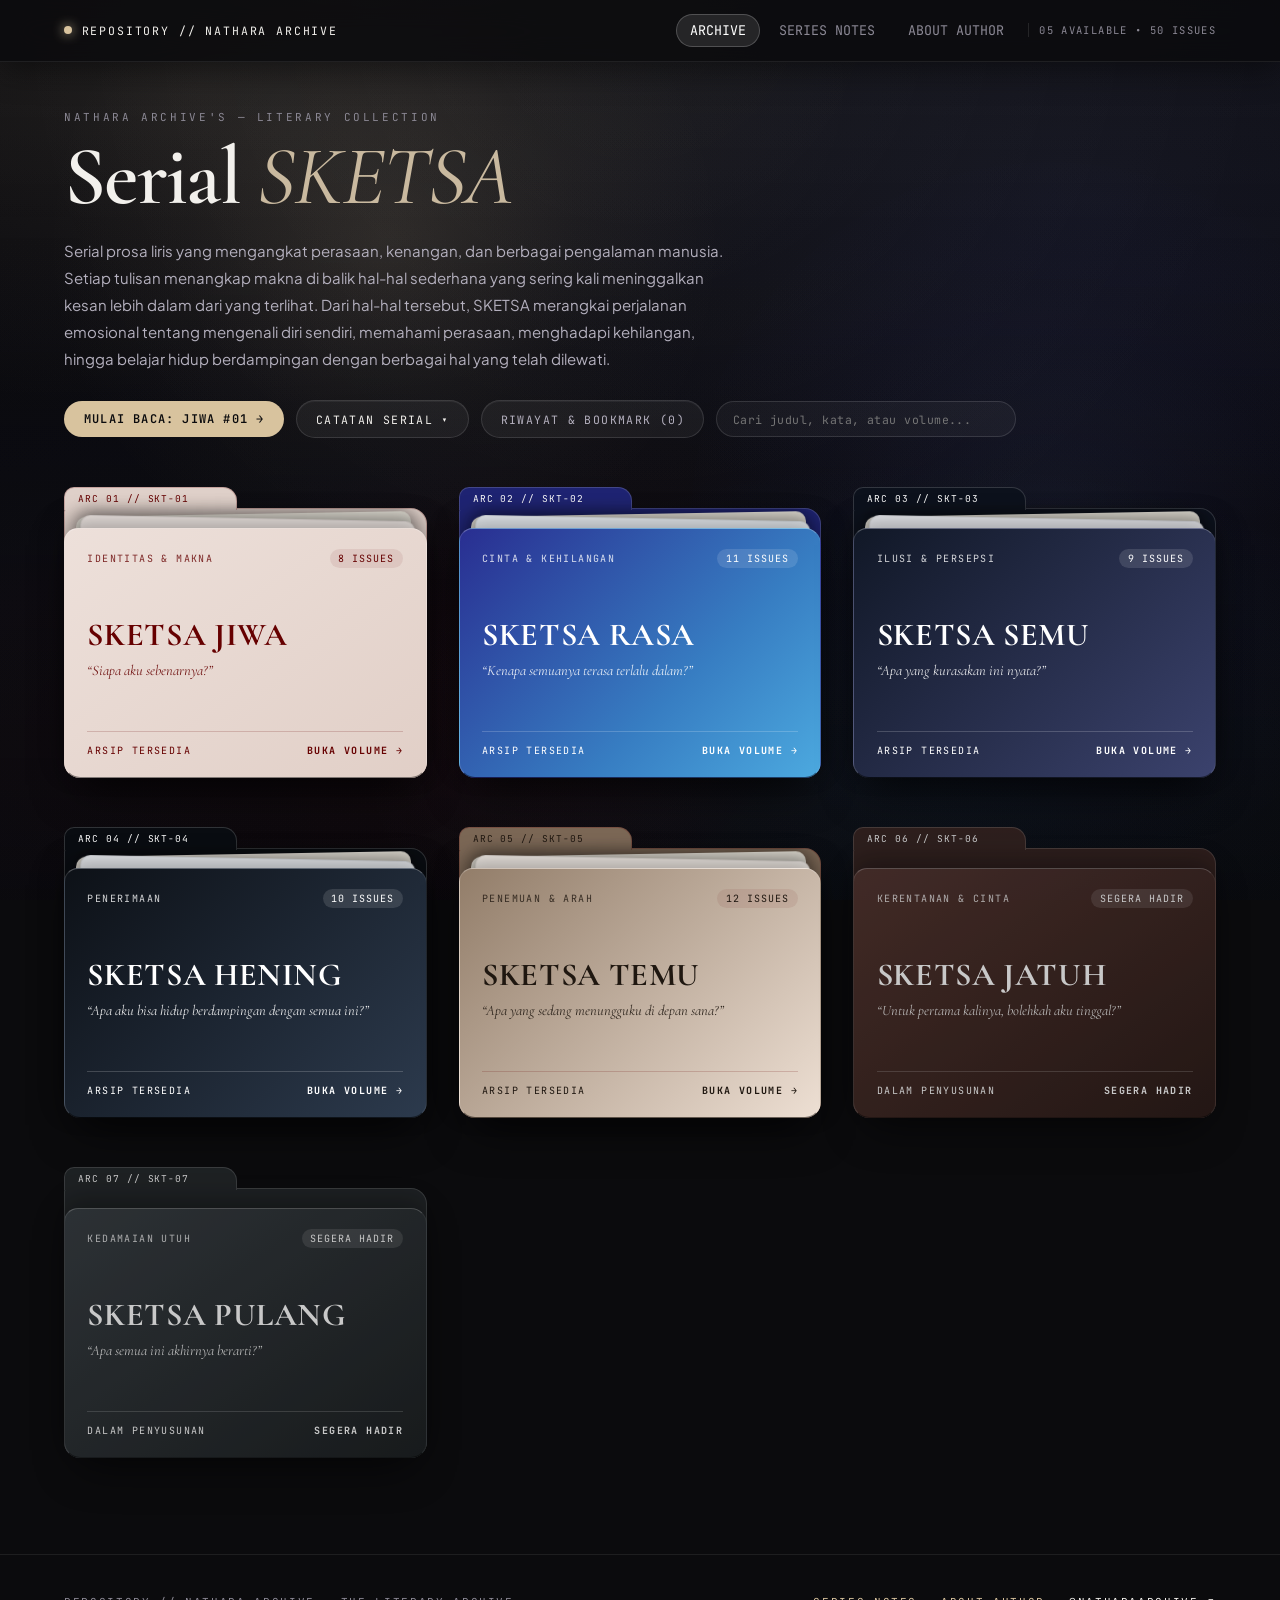
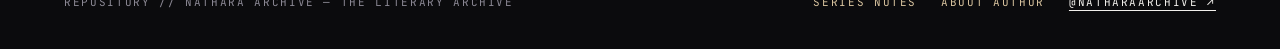
==== index.html @ 3c60166a "first upload" ====
<!DOCTYPE html>
<html lang="id" class="dark">
<head>
  <meta charset="UTF-8" />
  <meta name="viewport" content="width=device-width, initial-scale=1.0" />
  <title>REPOSITORY // NATHARA ARCHIVE — THE LITERARY ARCHIVE</title>
  <meta name="description" content="Repositori digital sastra dan serial prosa liris SKETSA oleh Nathara Archive's." />
  <link rel="canonical" href="https://YOUR-DOMAIN.com/" />

  <!-- Custom Portrait Favicon (SVG + PNG runtime rasterizer from attached portrait) -->
  <link id="favicon-svg" rel="icon" type="image/png" href="assets/favicon.png" />
  <link id="favicon-png" rel="alternate icon" type="image/png" href="assets/favicon.png" />
  <link id="apple-touch-icon" rel="apple-touch-icon" href="assets/favicon.png" />

  <!-- Google Fonts: Cormorant Garamond, Plus Jakarta Sans & JetBrains Mono -->
  <link rel="preconnect" href="https://fonts.googleapis.com" />
  <link rel="preconnect" href="https://fonts.gstatic.com" crossorigin />
  <link href="https://fonts.googleapis.com/css2?family=Cormorant+Garamond:ital,wght@0,400;0,500;0,600;0,700;1,400;1,600&family=JetBrains+Mono:wght@400;500&family=Plus+Jakarta+Sans:wght@400;500;600&display=swap" rel="stylesheet" />

  <!-- Open Graph & Twitter Card -->
  <meta property="og:type" content="website" />
  <meta property="og:site_name" content="Nathara Archive's" />
  <meta property="og:title" content="REPOSITORY // NATHARA ARCHIVE — Serial SKETSA" />
  <meta property="og:description" content="Repositori digital sastra dan serial prosa liris SKETSA oleh Nathara Archive's." />
  <meta property="og:url" content="https://YOUR-DOMAIN.com/" />
  <meta property="og:image" content="https://YOUR-DOMAIN.com/og-card.png" />
  <meta property="og:image:width" content="1200" />
  <meta property="og:image:height" content="630" />
  <meta name="twitter:card" content="summary_large_image" />
  <meta name="twitter:title" content="REPOSITORY // NATHARA ARCHIVE — Serial SKETSA" />
  <meta name="twitter:description" content="Repositori digital sastra dan serial prosa liris SKETSA oleh Nathara Archive's." />
  <meta name="twitter:image" content="https://YOUR-DOMAIN.com/og-card.png" />

  <link rel="stylesheet" href="style.css" />
</head>
<body>
  <div class="ambient-field" aria-hidden="true">
    <div class="ambient-orb orb-gold"></div>
    <div class="ambient-orb orb-indigo"></div>
    <div class="ambient-orb orb-crimson"></div>
  </div>
  <div class="glass-atmosphere-veil" aria-hidden="true"></div>
  <svg class="noise-overlay" aria-hidden="true" xmlns="http://www.w3.org/2000/svg">
    <filter id="cinema-grain-filter" x="0%" y="0%" width="100%" height="100%">
      <feTurbulence type="fractalNoise" baseFrequency="0.78" numOctaves="3" stitchTiles="stitch" />
      <feColorMatrix type="saturate" values="0" />
    </filter>
    <rect width="100%" height="100%" filter="url(#cinema-grain-filter)" />
  </svg>
  <div id="cursor-glow" class="cursor-glow" aria-hidden="true"></div>

  <noscript>
    <div style="max-width:680px;margin:4rem auto;padding:2rem;border:1px solid rgba(255,255,255,0.15);border-radius:16px;background:#131317;color:#f2f0ec;font-family:Georgia,serif;line-height:1.7;">
      <p style="font-family:monospace;font-size:12px;letter-spacing:0.15em;color:#d8c39e;">REPOSITORY // NATHARA ARCHIVE</p>
      <h1 style="font-size:28px;margin:0.5rem 0 1rem;">Serial SKETSA — Nathara Archive's</h1>
      <p>Aktifkan JavaScript pada peramban Anda untuk membuka pembaca manuskrip interaktif, pencarian arsip, dan bookmark bacaan. Kunjungi juga arsip resmi di <a href="https://www.instagram.com/natharaarchive/" style="color:#d8c39e;">@natharaarchive</a>.</p>
    </div>
  </noscript>

  <div id="app" class="app-shell"><main style="max-width:42rem;margin:4rem auto;padding:0 1.5rem;font-family:Georgia,serif;line-height:1.8;color:#f2f0ec;"><p style="font-family:monospace;font-size:11px;letter-spacing:0.2em;color:#8b8894;">NATHARA ARCHIVE'S — LITERARY COLLECTION</p><h1>Serial SKETSA</h1><p>Serial prosa liris yang mengangkat perasaan, kenangan, dan berbagai pengalaman manusia. Setiap tulisan menangkap makna di balik hal-hal sederhana yang sering kali meninggalkan kesan lebih dalam dari yang terlihat. Dari hal-hal tersebut, SKETSA merangkai perjalanan emosional tentang mengenali diri sendiri, memahami perasaan, menghadapi kehilangan, hingga belajar hidup berdampingan dengan berbagai hal yang telah dilewati.</p><ul><li><strong>SKETSA JIWA</strong> — IDENTITAS &amp; MAKNA. “Siapa aku sebenarnya?”</li><li><strong>SKETSA RASA</strong> — CINTA & KEHILANGAN. “Kenapa semuanya terasa terlalu dalam?”</li><li><strong>SKETSA SEMU</strong> — ILUSI & PERSEPSI. “Apa yang kurasakan ini nyata?”</li><li><strong>SKETSA HENING</strong> — PENERIMAAN. “Apa aku bisa hidup berdampingan dengan semua ini?”</li><li><strong>SKETSA TEMU</strong> — PENEMUAN & ARAH. “Apa yang sedang menungguku di depan sana?”</li><li><strong>SKETSA JATUH</strong> — KERENTANAN & CINTA. “Untuk pertama kalinya, bolehkah aku tinggal?” (segera hadir)</li><li><strong>SKETSA PULANG</strong> — KEDAMAIAN UTUH. “Apa semua ini akhirnya berarti?” (segera hadir)</li></ul></main></div>
  <button type="button" id="back-to-top" class="back-to-top" aria-label="Kembali ke atas" title="Kembali ke atas">
    <svg width="18" height="18" viewBox="0 0 24 24" fill="none" stroke="currentColor" stroke-width="2" stroke-linecap="round" stroke-linejoin="round" aria-hidden="true"><path d="M12 19V5"/><path d="M5 12l7-7 7 7"/></svg>
  </button>

  <script src="script.js"></script>
</body>
</html>
---- style.css ----
:root {
  --ease-out-expo: cubic-bezier(0.16, 1, 0.3, 1);
  --ease-spring: cubic-bezier(0.34, 1.56, 0.64, 1);
  --ease-editorial: cubic-bezier(0.22, 1, 0.36, 1);
  --mx: 50vw;
  --my: 30vh;

  --obsidian: #0b0b0d;
  --surface: #131317;
  --parchment: #f2f0ec;
  --muted: #8b8894;
  --accent-gold: #d8c39e;
  --border-subtle: rgba(255, 255, 255, 0.08);
}

*, *::before, *::after {
  box-sizing: border-box;
}

body {
  background-color: #0b0b0d;
  color: #f2f0ec;
  font-family: 'Plus Jakarta Sans', system-ui, sans-serif;
  overflow-x: hidden;
  min-height: 100vh;
  min-height: 100dvh;
  margin: 0;
  -webkit-font-smoothing: antialiased;
}

button, input {
  font-family: inherit;
}

button {
  cursor: pointer;
}

:focus-visible {
  outline: 2px solid #d8c39e;
  outline-offset: 2px;
}

.font-serif { font-family: 'Cormorant Garamond', Georgia, serif; }
.font-sans { font-family: 'Plus Jakarta Sans', system-ui, sans-serif; }
.font-mono { font-family: 'JetBrains Mono', monospace; }

/* =========================================================
   AMBIENT ATMOSPHERIC FIELD, BLUR GLASS DEPTH & FILM GRAIN
   ========================================================= */
.ambient-field {
  position: fixed;
  inset: 0;
  pointer-events: none;
  z-index: 0;
  overflow: hidden;
  background:
    radial-gradient(ellipse 80% 55% at 15% 10%, rgba(216, 195, 158, 0.095) 0%, transparent 65%),
    radial-gradient(ellipse 70% 55% at 85% 22%, rgba(59, 66, 109, 0.16) 0%, transparent 68%),
    radial-gradient(ellipse 65% 50% at 72% 85%, rgba(76, 169, 223, 0.075) 0%, transparent 68%),
    radial-gradient(ellipse 60% 45% at 22% 82%, rgba(102, 0, 0, 0.085) 0%, transparent 65%),
    linear-gradient(165deg, #08080b 0%, #0d0d13 48%, #09090d 100%);
  transform: translateZ(0);
}

.ambient-orb {
  position: absolute;
  border-radius: 9999px;
  opacity: 0.85;
  pointer-events: none;
}

.ambient-orb.orb-gold {
  top: -10%;
  left: 4%;
  width: 52vw;
  height: 52vw;
  max-width: 680px;
  max-height: 680px;
  background: radial-gradient(circle, rgba(216, 195, 158, 0.14) 0%, rgba(216, 195, 158, 0.04) 42%, rgba(216, 195, 158, 0) 72%);
}

.ambient-orb.orb-indigo {
  top: 18%;
  right: -10%;
  width: 56vw;
  height: 56vw;
  max-width: 740px;
  max-height: 740px;
  background: radial-gradient(circle, rgba(67, 79, 138, 0.2) 0%, rgba(41, 46, 145, 0.06) 45%, rgba(41, 46, 145, 0) 74%);
}

.ambient-orb.orb-crimson {
  bottom: -12%;
  left: 20%;
  width: 48vw;
  height: 48vw;
  max-width: 620px;
  max-height: 620px;
  background: radial-gradient(circle, rgba(112, 24, 32, 0.14) 0%, rgba(102, 0, 0, 0.04) 44%, rgba(102, 0, 0, 0) 72%);
}

/* Lightweight frosted sheen without expensive full-viewport backdrop-filter repaints */
.glass-atmosphere-veil {
  position: fixed;
  inset: 0;
  pointer-events: none;
  z-index: 0;
  background:
    linear-gradient(180deg, rgba(255, 255, 255, 0.028) 0%, rgba(255, 255, 255, 0) 26%, rgba(8, 8, 11, 0.32) 100%),
    radial-gradient(circle at 50% 0%, rgba(255, 255, 255, 0.04), transparent 58%);
  transform: translateZ(0);
}

.noise-overlay {
  position: fixed;
  inset: 0;
  width: 100%;
  height: 100%;
  pointer-events: none;
  z-index: 60;
  opacity: 0.036;
  mix-blend-mode: overlay;
  transform: translateZ(0);
}

.cursor-glow {
  position: fixed;
  left: 0;
  top: 0;
  width: 640px;
  height: 640px;
  border-radius: 50%;
  background: radial-gradient(circle, rgba(216, 195, 158, 0.06) 0%, rgba(255, 255, 255, 0) 68%);
  transform: translate3d(calc(var(--mx) - 320px), calc(var(--my) - 320px), 0);
  pointer-events: none;
  z-index: 1;
}

html.low-power .noise-overlay,
html.low-power .cursor-glow {
  display: none !important;
}

@keyframes pulseDot {
  0%, 100% { transform: scale(0.9); opacity: 0.6; }
  50% { transform: scale(1.25); opacity: 1; }
}

.pulse-dot {
  animation: pulseDot 2.4s infinite ease-in-out;
}

/* =========================================================
   SMOKY BLUR GLASS SURFACES (NAVBAR, MOBILE HAMBURGER, MODALS)
   ========================================================= */
.smoky-navbar {
  position: sticky;
  top: 0;
  z-index: 40;
  background: rgba(11, 11, 13, 0.86);
  backdrop-filter: blur(14px) saturate(135%);
  -webkit-backdrop-filter: blur(14px) saturate(135%);
  border-bottom: 1px solid rgba(255, 255, 255, 0.08);
  box-shadow: 0 8px 32px rgba(0, 0, 0, 0.45);
  transform: translateZ(0);
  transition: background-color 0.35s var(--ease-editorial), border-color 0.35s var(--ease-editorial);
}

.navbar-inner {
  padding: 0.85rem 5vw;
  display: flex;
  align-items: center;
  justify-content: space-between;
  gap: 0.75rem;
}

.navbar-brand {
  background: transparent;
  border: 0;
  padding: 0.25rem 0;
  color: #f2f0ec;
  display: inline-flex;
  align-items: center;
  gap: 0.6rem;
  letter-spacing: 0.16em;
  font-size: 11.5px;
  white-space: nowrap;
  min-width: 0;
  transition: opacity 0.25s var(--ease-editorial);
}

.navbar-brand-text {
  overflow: hidden;
  text-overflow: ellipsis;
  white-space: nowrap;
}

.navbar-brand:hover {
  opacity: 0.85;
}

.navbar-links {
  display: flex;
  align-items: center;
  justify-content: flex-end;
  gap: 0.35rem;
  margin-left: auto;
  letter-spacing: 0.13em;
  font-size: 10.5px;
  flex-wrap: nowrap;
}

.navbar-link-btn {
  padding: 0.42rem 0.8rem;
  border-radius: 9999px;
  border: 1px solid transparent;
  background: transparent;
  color: #8b8894;
  white-space: nowrap;
  transition:
    color 0.28s var(--ease-editorial),
    background-color 0.28s var(--ease-editorial),
    border-color 0.28s var(--ease-editorial);
}

.navbar-link-btn:hover {
  color: #f2f0ec;
  background: rgba(255, 255, 255, 0.05);
}

.navbar-link-btn.is-active {
  color: #ffffff;
  background: rgba(255, 255, 255, 0.1);
  border-color: rgba(255, 255, 255, 0.2);
}

.navbar-meta {
  display: none;
  color: #8b8894;
  padding-left: 0.65rem;
  margin-left: 0.25rem;
  border-left: 1px solid rgba(255, 255, 255, 0.1);
  white-space: nowrap;
}

@media (min-width: 1060px) {
  .navbar-meta {
    display: inline-block;
  }
}

/* Mobile Hamburger Button & Collapsible Drawer */
.hamburger-btn {
  display: none;
  align-items: center;
  justify-content: center;
  width: 40px;
  height: 40px;
  border-radius: 12px;
  border: 1px solid rgba(255, 255, 255, 0.12);
  background: rgba(255, 255, 255, 0.04);
  color: #f2f0ec;
  flex-shrink: 0;
  padding: 0;
  -webkit-tap-highlight-color: transparent;
  transition:
    background-color 0.25s var(--ease-editorial),
    border-color 0.25s var(--ease-editorial);
}

.hamburger-btn:hover,
.hamburger-btn[aria-expanded="true"] {
  background: rgba(255, 255, 255, 0.09);
  border-color: rgba(216, 195, 158, 0.38);
}

.hamburger-icon {
  position: relative;
  width: 18px;
  height: 12px;
  display: inline-block;
}

.hamburger-icon span {
  position: absolute;
  left: 0;
  width: 100%;
  height: 1.5px;
  border-radius: 2px;
  background-color: #f2f0ec;
  transition:
    transform 0.28s var(--ease-editorial),
    opacity 0.2s var(--ease-editorial),
    top 0.28s var(--ease-editorial);
}

.hamburger-icon span:nth-child(1) { top: 0; }
.hamburger-icon span:nth-child(2) { top: 5px; }
.hamburger-icon span:nth-child(3) { top: 10px; }

.hamburger-btn[aria-expanded="true"] .hamburger-icon span:nth-child(1) {
  top: 5px;
  transform: rotate(45deg);
  background-color: #d8c39e;
}

.hamburger-btn[aria-expanded="true"] .hamburger-icon span:nth-child(2) {
  opacity: 0;
}

.hamburger-btn[aria-expanded="true"] .hamburger-icon span:nth-child(3) {
  top: 5px;
  transform: rotate(-45deg);
  background-color: #d8c39e;
}

@keyframes mobileDrawerSlideIn {
  from {
    opacity: 0;
    transform: translate3d(0, -8px, 0);
  }
  to {
    opacity: 1;
    transform: translate3d(0, 0, 0);
  }
}

.mobile-nav-drawer {
  padding: 0.75rem 5vw 1.15rem 5vw;
  border-top: 1px solid rgba(255, 255, 255, 0.08);
  background: rgba(13, 13, 17, 0.96);
  display: flex;
  flex-direction: column;
  gap: 0.45rem;
  animation: mobileDrawerSlideIn 0.26s var(--ease-editorial) both;
}

.mobile-nav-item {
  width: 100%;
  text-align: left;
  padding: 0.75rem 1rem;
  border-radius: 0.85rem;
  border: 1px solid transparent;
  background: rgba(255, 255, 255, 0.025);
  color: #b4b0be;
  font-size: 11.5px;
  letter-spacing: 0.16em;
  display: flex;
  align-items: center;
  justify-content: space-between;
  transition:
    background-color 0.22s var(--ease-editorial),
    border-color 0.22s var(--ease-editorial),
    color 0.22s var(--ease-editorial);
}

.mobile-nav-item:hover {
  background: rgba(255, 255, 255, 0.06);
  color: #ffffff;
}

.mobile-nav-item.is-active {
  background: rgba(216, 195, 158, 0.12);
  border-color: rgba(216, 195, 158, 0.34);
  color: #f2f0ec;
}

@media (max-width: 768px) {
  .navbar-inner {
    padding: 0.7rem 5vw;
  }
  .navbar-brand {
    font-size: 10.5px;
    letter-spacing: 0.12em;
  }
  .navbar-links {
    display: none;
  }
  .hamburger-btn {
    display: inline-flex;
  }
}

.smoky-glass-panel {
  background: rgba(18, 18, 24, 0.86);
  border: 1px solid rgba(255, 255, 255, 0.1);
  box-shadow: 0 18px 44px rgba(0, 0, 0, 0.48), inset 0 1px 0 rgba(255, 255, 255, 0.06);
}

/* Refined, calm basic button transitions without expensive nested backdrop-filter */
.smoky-pill {
  background: rgba(255, 255, 255, 0.05);
  border: 1px solid rgba(255, 255, 255, 0.11);
  box-shadow: inset 0 1px 0 rgba(255, 255, 255, 0.05);
  transition:
    background-color 0.28s var(--ease-editorial),
    border-color 0.28s var(--ease-editorial),
    color 0.28s var(--ease-editorial),
    transform 0.28s var(--ease-editorial);
}

.smoky-pill:hover {
  background: rgba(255, 255, 255, 0.09);
  border-color: rgba(255, 255, 255, 0.24);
  transform: translateY(-1px);
}

.smoky-pill:active {
  transform: translateY(0);
}

.btn-primary-gold {
  display: inline-flex;
  align-items: center;
  justify-content: center;
  gap: 0.5rem;
  background: #d8c39e;
  color: #0b0b0d;
  border: 0;
  font-weight: 600;
  padding: 0.65rem 1.25rem;
  border-radius: 9999px;
  font-size: 12px;
  letter-spacing: 0.1em;
  text-decoration: none;
  cursor: pointer;
  -webkit-tap-highlight-color: transparent;
  transition:
    background-color 0.28s var(--ease-editorial),
    transform 0.28s var(--ease-editorial),
    box-shadow 0.28s var(--ease-editorial);
}

.btn-primary-gold:hover {
  background: #e3d1b0;
  transform: translateY(-1px);
  box-shadow: 0 8px 22px rgba(216, 195, 158, 0.18);
}

.btn-primary-gold:active {
  transform: translateY(0);
}

.btn-subtle {
  transition:
    color 0.26s var(--ease-editorial),
    background-color 0.26s var(--ease-editorial),
    border-color 0.26s var(--ease-editorial),
    opacity 0.26s var(--ease-editorial);
}

.btn-subtle:hover:not(:disabled) {
  border-color: rgba(255, 255, 255, 0.28) !important;
  background-color: rgba(255, 255, 255, 0.08) !important;
}

/* =========================================================
   CINEMATIC SCROLL REVEAL & SECTION TRANSITIONS
   ========================================================= */
.reveal-meta {
  opacity: 0;
  transform: translate3d(0, 10px, 0);
  transition:
    opacity 0.7s var(--ease-editorial) var(--reveal-delay, 0ms),
    transform 0.7s var(--ease-editorial) var(--reveal-delay, 0ms);
}

.reveal-heading {
  opacity: 0;
  transform: translate3d(0, 16px, 0);
  transition:
    opacity 0.85s var(--ease-editorial) var(--reveal-delay, 70ms),
    transform 0.85s var(--ease-editorial) var(--reveal-delay, 70ms);
}

.reveal-block {
  opacity: 0;
  transform: translate3d(0, 14px, 0);
  transition:
    opacity 0.75s var(--ease-editorial) var(--reveal-delay, 140ms),
    transform 0.75s var(--ease-editorial) var(--reveal-delay, 140ms);
}

.is-revealed .reveal-meta,
.is-revealed .reveal-heading,
.is-revealed .reveal-block,
.reveal-meta.is-revealed,
.reveal-heading.is-revealed,
.reveal-block.is-revealed {
  opacity: 1;
  transform: translate3d(0, 0, 0);
}

@keyframes pageViewEnter {
  from {
    opacity: 0;
    transform: translate3d(0, 12px, 0);
  }
  to {
    opacity: 1;
    transform: translate3d(0, 0, 0);
  }
}

.page-view-enter {
  animation: pageViewEnter 0.5s var(--ease-editorial) both;
}

/* =========================================================
   LAYOUT HELPERS & SUBPAGE GRIDS
   ========================================================= */
.app-shell {
  min-height: 100vh;
  min-height: 100dvh;
  display: flex;
  flex-direction: column;
}

.main-container {
  position: relative;
  z-index: 10;
  max-width: 80rem;
  width: 100%;
  margin: 0 auto;
  padding-left: 5vw;
  padding-right: 5vw;
}

/* Unified Subpage Header (Series Notes & About Author) */
.subpage-header {
  display: flex;
  flex-wrap: wrap;
  align-items: flex-end;
  justify-content: space-between;
  gap: 1.25rem;
  margin-bottom: 2.5rem;
  padding-bottom: 1.5rem;
  border-bottom: 1px solid rgba(255, 255, 255, 0.08);
}

.subpage-header-title-wrap {
  flex: 1 1 320px;
  min-width: 0;
}

.subpage-header-actions {
  flex-shrink: 0;
  display: flex;
  align-items: center;
}

/* Proper 2-Column Grid for About Author */
.about-author-grid {
  display: grid;
  grid-template-columns: 1fr;
  gap: 1.75rem;
  align-items: start;
}

@media (min-width: 768px) {
  .about-author-grid {
    grid-template-columns: minmax(260px, 320px) minmax(0, 1fr);
  }
}

.folders-grid {
  display: grid;
  grid-template-columns: 1fr;
  gap: 3rem 2rem;
}

@media (min-width: 768px) {
  .folders-grid {
    grid-template-columns: repeat(2, minmax(0, 1fr));
  }
}

@media (min-width: 1024px) {
  .folders-grid {
    grid-template-columns: repeat(3, minmax(0, 1fr));
  }
}

/* =========================================================
   3D PHYSICAL FOLDER SYSTEM (DESKTOP HOVER + MOBILE TOUCH)
   ========================================================= */
.folder-stage {
  perspective: 1700px;
}

.folder-card {
  position: relative;
  height: 292px;
  cursor: pointer;
  transform-style: preserve-3d;
  -webkit-tap-highlight-color: transparent;
  -webkit-touch-callout: none;
  -webkit-user-select: none;
  user-select: none;
  touch-action: pan-y;
  --rx: 0deg;
  --ry: 0deg;
  --ty: 0px;
  --mx-pull: 0px;
  --px: 0px;
  --py: 0px;
  --lx: 50%;
  --ly: 35%;
  transform: translate3d(var(--mx-pull), var(--ty), 0) rotateX(var(--rx)) rotateY(var(--ry));
  transition: transform 0.65s var(--ease-editorial);
}

.folder-card:hover,
.folder-card.is-touched,
.folder-card.is-pointer-active {
  will-change: transform;
}

.folder-card.upcoming-folder {
  cursor: default;
}

.folder-card.is-pointer-active {
  transition: transform 0.16s var(--ease-editorial);
}

.folder-back {
  position: absolute;
  inset: 22px 0 0 0;
  border-radius: 4px 16px 16px 16px;
  background-color: var(--folder-back);
  border: 1px solid var(--folder-border);
  box-shadow: 0 22px 45px -15px rgba(0, 0, 0, 0.78);
  backface-visibility: hidden;
  transform: translate3d(0, 0, -14px);
  transition: transform 0.55s var(--ease-out-expo), box-shadow 0.55s var(--ease-out-expo);
}

.folder-tab {
  position: absolute;
  top: -22px;
  left: -1px;
  width: auto;
  min-width: 48%;
  max-width: 78%;
  height: 23px;
  padding: 0 13px;
  white-space: nowrap;
  overflow: hidden;
  text-overflow: ellipsis;
  background: var(--folder-back);
  border-top: 1px solid var(--folder-border);
  border-left: 1px solid var(--folder-border);
  border-right: 1px solid var(--folder-border);
  border-radius: 10px 14px 0 0;
  display: flex;
  align-items: center;
  font-family: 'JetBrains Mono', monospace;
  font-size: 9.5px;
  letter-spacing: 0.1em;
}

.folder-tab::after {
  content: '';
  position: absolute;
  right: -12px;
  bottom: 0;
  width: 14px;
  height: 14px;
  background: radial-gradient(circle at top right, transparent 13px, var(--folder-back) 14px);
}

.paper-stack {
  position: absolute;
  inset: 28px 14px 14px 14px;
  transform-style: preserve-3d;
  pointer-events: none;
}

.paper-sheet {
  position: absolute;
  inset: 0;
  border-radius: 10px;
  padding: 13px 16px;
  box-shadow: 0 -4px 16px rgba(0, 0, 0, 0.25);
  transition: transform 0.6s var(--ease-spring), box-shadow 0.5s ease;
}

.paper-sheet.sheet-1 {
  background: #e6e2d8;
  color: #2c2a29;
  transform: translate3d(calc(var(--px) * -0.45), calc(var(--py) * -0.45), -6px) rotate(-1deg);
  z-index: 1;
}

.paper-sheet.sheet-2 {
  background: var(--paper-bg);
  color: var(--paper-ink);
  transform: translate3d(calc(var(--px) * -0.8), calc(4px + var(--py) * -0.8), -2px) rotate(1.1deg);
  z-index: 2;
  border: 1px solid rgba(0, 0, 0, 0.08);
}

.folder-front {
  position: absolute;
  inset: 42px 0 0 0;
  border-radius: 14px 16px 16px 16px;
  background-color: var(--folder-back);
  background-image: var(--folder-front);
  border-top: 1px solid rgba(255, 255, 255, 0.28);
  border-left: 1px solid rgba(255, 255, 255, 0.14);
  border-right: 1px solid rgba(255, 255, 255, 0.08);
  border-bottom: 1px solid rgba(0, 0, 0, 0.45);
  padding: 1.25rem 1.4rem;
  display: flex;
  flex-direction: column;
  justify-content: space-between;
  backface-visibility: hidden;
  transform-origin: bottom center;
  transform: translate3d(0, 0, 8px);
  transition: transform 0.6s var(--ease-out-expo), box-shadow 0.6s var(--ease-out-expo);
  box-shadow: 0 -8px 25px rgba(0, 0, 0, 0.35);
  z-index: 5;
  overflow: hidden;
}

.folder-front::after {
  content: '';
  position: absolute;
  inset: 0;
  background: radial-gradient(
    circle 210px at var(--lx) var(--ly),
    rgba(255, 255, 255, 0.14),
    transparent 72%
  );
  opacity: 0;
  transition: opacity 0.45s ease;
  pointer-events: none;
}

.folder-front::before {
  content: '';
  position: absolute;
  top: 0;
  left: -130%;
  width: 75%;
  height: 100%;
  background: linear-gradient(
    105deg,
    transparent 20%,
    rgba(255, 255, 255, 0.14) 50%,
    transparent 80%
  );
  transform: skewX(-20deg);
  transition: left 0.85s var(--ease-out-expo);
  pointer-events: none;
}

@media (hover: hover) and (pointer: fine) {
  .folder-card:not(.upcoming-folder):hover .folder-front {
    transform: translate3d(0, 5px, 14px) rotateX(-22deg);
    box-shadow: 0 28px 46px -12px rgba(0, 0, 0, 0.85);
  }

  .folder-card:not(.upcoming-folder):hover .folder-front::before {
    left: 155%;
  }

  .folder-card:not(.upcoming-folder):hover .folder-front::after {
    opacity: 1;
  }

  .folder-card:not(.upcoming-folder):hover .paper-sheet.sheet-1 {
    transform: translate3d(calc(-4px + var(--px) * -0.7), calc(-46px + var(--py) * -0.7), -4px) rotate(-4deg) scale(1.02);
  }

  .folder-card:not(.upcoming-folder):hover .paper-sheet.sheet-2 {
    transform: translate3d(calc(4px + var(--px) * -1.1), calc(-32px + var(--py) * -1.1), 2px) rotate(2.8deg) scale(1.03);
  }

  .folder-card:not(.upcoming-folder):hover .folder-back {
    transform: translate3d(0, -5px, -16px);
  }
}

/* Mobile & Touch 3D Folder Open / Peek State */
.folder-card:not(.upcoming-folder).is-touched {
  transform: translate3d(var(--mx-pull, 0px), -8px, 0) rotateX(var(--rx, 4deg)) rotateY(var(--ry, 0deg));
  transition: transform 0.18s var(--ease-editorial);
}

.folder-card:not(.upcoming-folder).is-touched .folder-front {
  transform: translate3d(0, 6px, 16px) rotateX(-25deg);
  box-shadow: 0 28px 46px -12px rgba(0, 0, 0, 0.85);
}

.folder-card:not(.upcoming-folder).is-touched .folder-front::before {
  left: 155%;
}

.folder-card:not(.upcoming-folder).is-touched .folder-front::after {
  opacity: 1;
}

.folder-card:not(.upcoming-folder).is-touched .paper-sheet.sheet-1 {
  transform: translate3d(calc(-5px + var(--px) * -0.7), calc(-50px + var(--py) * -0.7), -4px) rotate(-4.5deg) scale(1.02);
}

.folder-card:not(.upcoming-folder).is-touched .paper-sheet.sheet-2 {
  transform: translate3d(calc(5px + var(--px) * -1.1), calc(-36px + var(--py) * -1.1), 2px) rotate(3deg) scale(1.03);
}

.folder-card:not(.upcoming-folder).is-touched .folder-back {
  transform: translate3d(0, -6px, -16px);
}

/* =========================================================
   CINEMATIC READER & POP-UP TRANSITIONS (SILKY SMOOTH)
   ========================================================= */
@keyframes modalBackdropIn {
  from { opacity: 0; }
  to { opacity: 1; }
}

@keyframes modalBackdropOut {
  from { opacity: 1; }
  to { opacity: 0; }
}

@keyframes modalShellIn {
  from {
    opacity: 0;
    transform: translate3d(0, 16px, 0) scale(0.982);
  }
  to {
    opacity: 1;
    transform: translate3d(0, 0, 0) scale(1);
  }
}

@keyframes modalShellOut {
  from {
    opacity: 1;
    transform: translate3d(0, 0, 0) scale(1);
  }
  to {
    opacity: 0;
    transform: translate3d(0, 12px, 0) scale(0.985);
  }
}

.animate-modal-backdrop {
  animation: modalBackdropIn 0.36s var(--ease-editorial) both;
}

.animate-modal-backdrop.is-closing {
  animation: modalBackdropOut 0.24s var(--ease-editorial) forwards;
}

.animate-modal-shell {
  animation: modalShellIn 0.42s var(--ease-editorial) both;
  will-change: transform, opacity;
}

.animate-modal-shell.is-closing {
  animation: modalShellOut 0.22s var(--ease-editorial) forwards;
}

.manuscript-sheet {
  transition:
    opacity 0.2s var(--ease-editorial),
    transform 0.24s var(--ease-editorial);
  will-change: transform, opacity;
}

.manuscript-sheet.phase-exiting-next {
  opacity: 0;
  transform: translate3d(-18px, 0, 0);
}

.manuscript-sheet.phase-exiting-prev {
  opacity: 0;
  transform: translate3d(18px, 0, 0);
}

@keyframes manuscriptEnterNext {
  from {
    opacity: 0;
    transform: translate3d(18px, 0, 0);
  }
  to {
    opacity: 1;
    transform: translate3d(0, 0, 0);
  }
}

@keyframes manuscriptEnterPrev {
  from {
    opacity: 0;
    transform: translate3d(-18px, 0, 0);
  }
  to {
    opacity: 1;
    transform: translate3d(0, 0, 0);
  }
}

.manuscript-sheet.phase-entering-next {
  animation: manuscriptEnterNext 0.34s var(--ease-editorial) both;
}

.manuscript-sheet.phase-entering-prev {
  animation: manuscriptEnterPrev 0.34s var(--ease-editorial) both;
}

@keyframes literaryMetaReveal {
  from { opacity: 0; transform: translate3d(0, 6px, 0); }
  to { opacity: 0.75; transform: translate3d(0, 0, 0); }
}

@keyframes literaryTitleReveal {
  from {
    opacity: 0;
    transform: translate3d(0, 10px, 0);
  }
  to {
    opacity: 1;
    transform: translate3d(0, 0, 0);
  }
}

@keyframes literaryQuoteReveal {
  from {
    opacity: 0;
    transform: translate3d(0, 12px, 0);
  }
  to {
    opacity: 1;
    transform: translate3d(0, 0, 0);
  }
}

@keyframes literaryBodyReveal {
  from { opacity: 0; transform: translate3d(0, 10px, 0); }
  to { opacity: 0.96; transform: translate3d(0, 0, 0); }
}

@keyframes literaryHighlightReveal {
  from {
    opacity: 0;
    transform: translate3d(-8px, 0, 0);
  }
  to {
    opacity: 1;
    transform: translate3d(0, 0, 0);
  }
}

.literary-meta-in { animation: literaryMetaReveal 0.42s var(--ease-editorial) 0.03s both; }
.literary-title-in { animation: literaryTitleReveal 0.52s var(--ease-editorial) 0.06s both; }
.literary-quote-in { animation: literaryQuoteReveal 0.58s var(--ease-editorial) 0.08s both; }
.literary-body-in { animation: literaryBodyReveal 0.56s var(--ease-editorial) 0.12s both; }
.literary-highlight-in { animation: literaryHighlightReveal 0.5s var(--ease-editorial) 0.18s both; }

.paper-texture {
  background-image:
    radial-gradient(rgba(0, 0, 0, 0.028) 1px, transparent 0),
    radial-gradient(rgba(255, 255, 255, 0.04) 1px, transparent 0);
  background-size: 22px 22px;
  background-position: 0 0, 11px 11px;
}

.editorial-dropcap::first-letter {
  float: left;
  font-family: 'Cormorant Garamond', serif;
  font-size: 2.55rem;
  line-height: 0.85;
  margin-right: 0.45rem;
  margin-top: 0.12rem;
  font-weight: 700;
}

/* =========================================================
   READER 1:1 SQUARE CARDS & RESPONSIVE MOBILE TYPOGRAPHY
   ========================================================= */
.reader-modal-backdrop {
  padding: 0.75rem;
}

.reader-topbar {
  padding: 0.75rem 1.25rem;
}

.reader-topbar-title {
  font-size: 11.5px;
  letter-spacing: 0.14em;
}

.reader-topbar-btn {
  font-size: 10.5px;
  padding: 0.4rem 0.75rem;
}

.reader-tabstrip {
  padding: 0.625rem 1.25rem;
}

.reader-tab-btn {
  font-size: 11px;
  padding: 0.375rem 0.75rem;
}

.reader-viewport-area {
  padding: 1.25rem 1.5rem;
}

.reader-footer-bar {
  padding: 0.75rem 1.25rem;
}

.reader-nav-btn {
  font-size: 12px;
  padding: 0.5rem 1rem;
}

.reader-page-counter {
  font-size: 12px;
}

/* 1:1 Square Aspect Ratio for Opening Cover & Each Issue (Desktop & Mobile) */
.manuscript-square-card {
  width: 100%;
  max-width: var(--card-max-w, 445px);
  aspect-ratio: 1 / 1;
  overflow-y: auto;
}

.manuscript-opening-card {
  padding: 2rem 2.25rem;
}

.manuscript-issue-card {
  padding: 1.75rem 2rem;
}

.manuscript-closing-card {
  width: 100%;
  max-width: var(--card-max-w, 445px);
  padding: 1.75rem 2rem;
}

.manuscript-card-header {
  font-size: 10.5px;
  letter-spacing: 0.12em;
  padding-bottom: 0.625rem;
}

.manuscript-body-text {
  font-size: var(--body-fs, 13px);
  line-height: var(--body-lh, 1.7);
}

.manuscript-highlight-pill {
  padding: 0.35rem 0.85rem;
  font-size: 16px;
}

.manuscript-meaning-btn {
  font-size: 10px;
  letter-spacing: 0.12em;
  padding: 0.35rem 0.75rem;
}

.manuscript-card-footer {
  font-size: 10px;
  letter-spacing: 0.12em;
}

.subpage-card {
  padding: 1.75rem 2rem;
}

.subpage-body-text {
  font-size: 15px;
  line-height: 1.85;
}

@media (max-width: 640px) {
  .hero-eyebrow {
    font-size: 9.5px !important;
    letter-spacing: 0.18em !important;
  }

  .hero-desc {
    font-size: 13px !important;
    line-height: 1.72 !important;
  }

  .hero-action-btn {
    font-size: 10.5px !important;
    padding: 0.55rem 0.95rem !important;
    letter-spacing: 0.08em !important;
  }

  .hero-search-input {
    font-size: 11px !important;
    padding: 0.48rem 0.9rem !important;
  }

  .hero-progress-row {
    font-size: 9.5px !important;
  }

  .continue-strip {
    padding: 0.65rem 0.85rem !important;
  }

  .continue-strip-meta {
    font-size: 10.5px !important;
  }

  .folder-card {
    height: 268px;
  }

  .folder-tab {
    font-size: 8.5px;
    padding: 0 10px;
  }

  .folder-front {
    padding: 1.05rem 1.15rem;
  }

  .folder-badge-text {
    font-size: 9px !important;
  }

  .folder-question-text {
    font-size: 11.5px !important;
  }

  .folder-footer-text {
    font-size: 8.5px !important;
  }

  .subpage-card {
    padding: 1.25rem 1.2rem !important;
  }

  .subpage-eyebrow {
    font-size: 9.5px !important;
    letter-spacing: 0.15em !important;
  }

  .subpage-body-text {
    font-size: 13px !important;
    line-height: 1.75 !important;
  }

  .subpage-small-text {
    font-size: 11.5px !important;
    line-height: 1.6 !important;
  }

  .subpage-meta-text {
    font-size: 10px !important;
  }

  /* Mobile Reader Modal & 1:1 Square Issue Sizing */
  .reader-modal-backdrop {
    padding: 0.45rem;
  }

  .reader-topbar {
    padding: 0.6rem 0.85rem;
    gap: 0.4rem;
  }

  .reader-topbar-title {
    font-size: 10px;
    letter-spacing: 0.1em;
  }

  .reader-topbar-btn {
    font-size: 9.5px;
    padding: 0.32rem 0.58rem;
  }

  .reader-tabstrip {
    padding: 0.5rem 0.85rem;
    gap: 0.3rem;
  }

  .reader-tab-btn {
    font-size: 10px;
    padding: 0.3rem 0.6rem;
  }

  .reader-viewport-area {
    padding: 0.75rem;
  }

  .reader-footer-bar {
    padding: 0.6rem 0.85rem;
  }

  .reader-nav-btn {
    font-size: 10px;
    padding: 0.42rem 0.7rem;
  }

  .reader-page-counter {
    font-size: 10.5px;
  }

  .manuscript-opening-card {
    padding: 1.25rem 1.35rem;
  }

  .manuscript-opening-meta {
    font-size: 9px !important;
    letter-spacing: 0.12em !important;
  }

  .manuscript-opening-footer {
    font-size: 10px !important;
    padding-top: 0.65rem !important;
  }

  .manuscript-issue-card {
    padding: 1.15rem 1.2rem;
    gap: 0.6rem !important;
  }

  .manuscript-closing-card {
    padding: 1.25rem 1.3rem;
    gap: 0.95rem !important;
  }

  .manuscript-card-header {
    font-size: 9px;
    letter-spacing: 0.08em;
    padding-bottom: 0.45rem;
  }

  .manuscript-body-text {
    font-size: var(--body-fs-mobile, 11.5px);
    line-height: var(--body-lh-mobile, 1.56);
  }

  .editorial-dropcap::first-letter {
    font-size: 2.05rem;
    margin-right: 0.36rem;
    margin-top: 0.08rem;
  }

  .manuscript-highlight-pill {
    padding: 0.25rem 0.65rem;
    font-size: 13.5px;
  }

  .manuscript-meaning-btn {
    font-size: 9px;
    letter-spacing: 0.09em;
    padding: 0.28rem 0.6rem;
  }

  .manuscript-card-footer {
    font-size: 8.5px;
    letter-spacing: 0.08em;
  }

  .popup-body-text {
    font-size: 13px !important;
    line-height: 1.7 !important;
  }

  .popup-meta-text {
    font-size: 10px !important;
  }
}

/* Inline Glossary Term: Subtle underline + smooth color/glow on hover */
.glossary-inline-term {
  display: inline;
  background: none !important;
  border: 0;
  border-bottom: 1px dotted var(--term-underline, currentColor);
  color: inherit;
  font: inherit;
  font-style: italic;
  padding: 0;
  margin: 0;
  border-radius: 0;
  box-shadow: none;
  transition:
    color 0.28s var(--ease-editorial),
    border-bottom-color 0.28s var(--ease-editorial),
    text-shadow 0.28s var(--ease-editorial);
}

.glossary-inline-term:hover {
  background: none !important;
  color: var(--term-hover-color, #8a5a19);
  border-bottom-color: var(--term-hover-color, #8a5a19);
  text-shadow: 0 0 14px var(--term-glow, rgba(180, 130, 50, 0.35));
}

.glossary-inline-term:focus:not(:focus-visible) {
  outline: none;
}

/* Timeline Progressive Rail */
.timeline-rail {
  transform-origin: top center;
  transform: scaleY(0);
  transition: transform 1.1s var(--ease-out-expo) 0.15s;
}

.is-revealed .timeline-rail {
  transform: scaleY(1);
}

.line-clamp-1 {
  display: -webkit-box;
  -webkit-line-clamp: 1;
  -webkit-box-orient: vertical;
  overflow: hidden;
}

.line-clamp-2 {
  display: -webkit-box;
  -webkit-line-clamp: 2;
  -webkit-box-orient: vertical;
  overflow: hidden;
}


/* Back-to-top button */
.back-to-top {
  position: fixed;
  right: max(1rem, env(safe-area-inset-right, 0px));
  bottom: max(1rem, env(safe-area-inset-bottom, 0px));
  z-index: 30;
  width: 44px;
  height: 44px;
  border-radius: 9999px;
  display: flex;
  align-items: center;
  justify-content: center;
  color: #d8c39e;
  background: rgba(19, 19, 23, 0.72);
  border: 1px solid rgba(216, 195, 158, 0.28);
  -webkit-backdrop-filter: blur(12px);
  backdrop-filter: blur(12px);
  box-shadow: 0 8px 24px rgba(0, 0, 0, 0.45);
  opacity: 0;
  transform: translateY(10px);
  pointer-events: none;
  transition: opacity 0.3s ease, transform 0.3s ease, border-color 0.2s ease, background 0.2s ease;
}
.back-to-top.is-visible {
  opacity: 1;
  transform: translateY(0);
  pointer-events: auto;
}
.back-to-top:hover {
  border-color: rgba(216, 195, 158, 0.6);
  background: rgba(30, 30, 36, 0.9);
}
.back-to-top svg { display: block; }

@media (prefers-reduced-motion: reduce) {
  *, *::before, *::after {
    animation-duration: 0.01ms !important;
    animation-iteration-count: 1 !important;
    transition-duration: 0.01ms !important;
  }
  .cursor-glow, .ambient-field {
    display: none;
  }
  .reveal-meta, .reveal-heading, .reveal-block {
    opacity: 1 !important;
    filter: none !important;
    transform: none !important;
  }
  .timeline-rail {
    transform: scaleY(1) !important;
  }
}
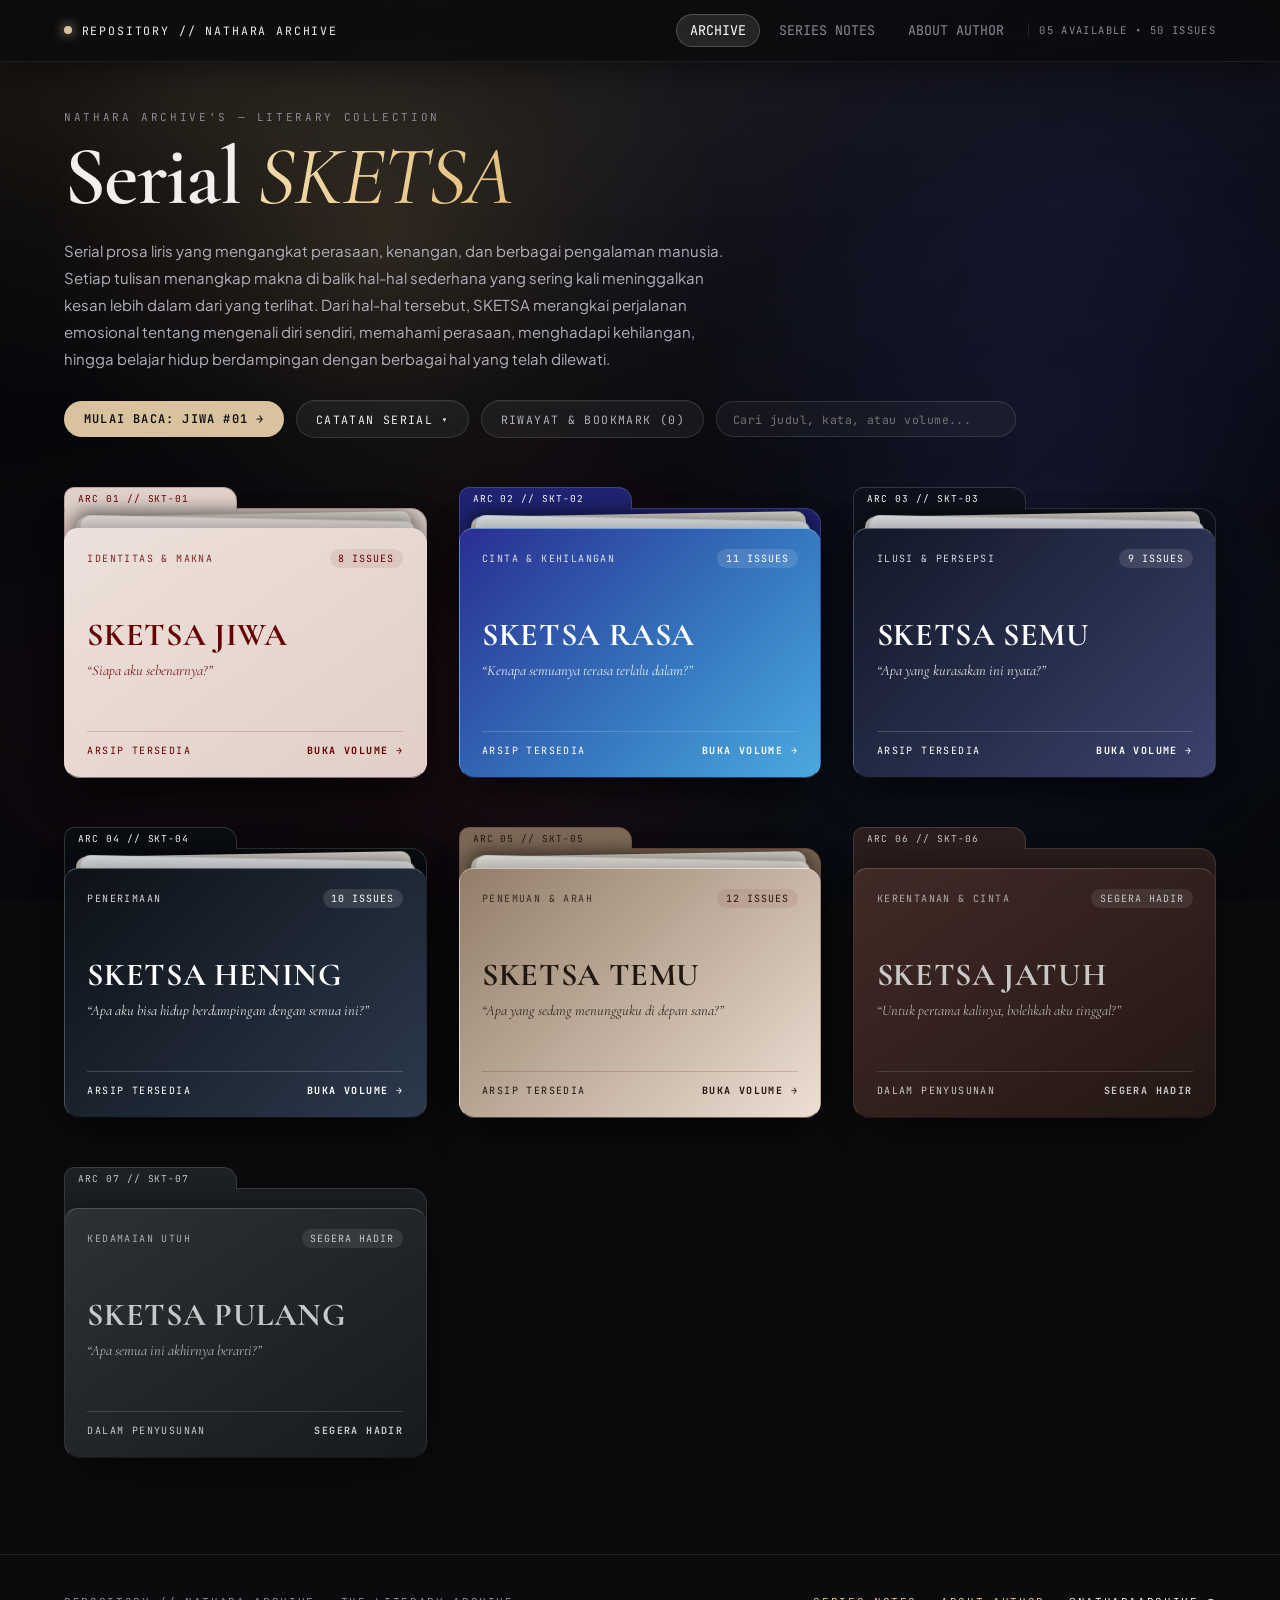
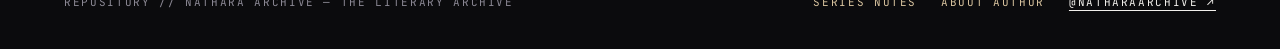
==== commit 83e5e0fa: "Fix HTML structure and add closing tag" ====
--- a/index.html
+++ b/index.html
@@ -5,7 +5,8 @@
   <meta name="viewport" content="width=device-width, initial-scale=1.0" />
   <title>REPOSITORY // NATHARA ARCHIVE — THE LITERARY ARCHIVE</title>
   <meta name="description" content="Repositori digital sastra dan serial prosa liris SKETSA oleh Nathara Archive's." />
-  <link rel="canonical" href="https://YOUR-DOMAIN.com/" />
+  <meta name="google-site-verification" content="pWRtVeBmBSyj_lDBhNl5RdEAaJI7lv3N2HbIugg9Kb4" />
+  <link rel="canonical" href="https://nathanieltee.github.io/natharaarchive/" />
 
   <!-- Custom Portrait Favicon (SVG + PNG runtime rasterizer from attached portrait) -->
   <link id="favicon-svg" rel="icon" type="image/png" href="assets/favicon.png" />
@@ -22,14 +23,14 @@
   <meta property="og:site_name" content="Nathara Archive's" />
   <meta property="og:title" content="REPOSITORY // NATHARA ARCHIVE — Serial SKETSA" />
   <meta property="og:description" content="Repositori digital sastra dan serial prosa liris SKETSA oleh Nathara Archive's." />
-  <meta property="og:url" content="https://YOUR-DOMAIN.com/" />
-  <meta property="og:image" content="https://YOUR-DOMAIN.com/og-card.png" />
+  <meta property="og:url" content="https://nathanieltee.github.io/natharaarchive/" />
+  <meta property="og:image" content="https://nathanieltee.github.io/natharaarchive/og-card.png" />
   <meta property="og:image:width" content="1200" />
   <meta property="og:image:height" content="630" />
   <meta name="twitter:card" content="summary_large_image" />
   <meta name="twitter:title" content="REPOSITORY // NATHARA ARCHIVE — Serial SKETSA" />
   <meta name="twitter:description" content="Repositori digital sastra dan serial prosa liris SKETSA oleh Nathara Archive's." />
-  <meta name="twitter:image" content="https://YOUR-DOMAIN.com/og-card.png" />
+  <meta name="twitter:image" content="https://nathanieltee.github.io/natharaarchive/og-card.png" />
 
   <link rel="stylesheet" href="style.css" />
 </head>
@@ -57,11 +58,11 @@
     </div>
   </noscript>
 
-  <div id="app" class="app-shell"><main style="max-width:42rem;margin:4rem auto;padding:0 1.5rem;font-family:Georgia,serif;line-height:1.8;color:#f2f0ec;"><p style="font-family:monospace;font-size:11px;letter-spacing:0.2em;color:#8b8894;">NATHARA ARCHIVE'S — LITERARY COLLECTION</p><h1>Serial SKETSA</h1><p>Serial prosa liris yang mengangkat perasaan, kenangan, dan berbagai pengalaman manusia. Setiap tulisan menangkap makna di balik hal-hal sederhana yang sering kali meninggalkan kesan lebih dalam dari yang terlihat. Dari hal-hal tersebut, SKETSA merangkai perjalanan emosional tentang mengenali diri sendiri, memahami perasaan, menghadapi kehilangan, hingga belajar hidup berdampingan dengan berbagai hal yang telah dilewati.</p><ul><li><strong>SKETSA JIWA</strong> — IDENTITAS &amp; MAKNA. “Siapa aku sebenarnya?”</li><li><strong>SKETSA RASA</strong> — CINTA & KEHILANGAN. “Kenapa semuanya terasa terlalu dalam?”</li><li><strong>SKETSA SEMU</strong> — ILUSI & PERSEPSI. “Apa yang kurasakan ini nyata?”</li><li><strong>SKETSA HENING</strong> — PENERIMAAN. “Apa aku bisa hidup berdampingan dengan semua ini?”</li><li><strong>SKETSA TEMU</strong> — PENEMUAN & ARAH. “Apa yang sedang menungguku di depan sana?”</li><li><strong>SKETSA JATUH</strong> — KERENTANAN & CINTA. “Untuk pertama kalinya, bolehkah aku tinggal?” (segera hadir)</li><li><strong>SKETSA PULANG</strong> — KEDAMAIAN UTUH. “Apa semua ini akhirnya berarti?” (segera hadir)</li></ul></main></div>
+  <div id="app" class="app-shell"><main style="max-width:42rem;margin:4rem auto;padding:0 1.5rem;font-family:Georgia,serif;line-height:1.8;color:#f2f0ec;"><p style="font-family:monospace;font-size:11px;letter-spacing:0.2em;color:#8b8894;">NATHARA ARCHIVE'S — LITERARY COLLECTION</p><h1>Serial SKETSA</h1><p>Serial prosa liris yang mengangkat perasaan, kenangan, dan berbagai pengalaman manusia. Setiap tulisan menangkap makna di balik hal-hal sederhana yang sering kali meninggalkan kesan lebih dalam dari yang terlihat. Dari hal-hal tersebut, SKETSA merangkai perjalanan emosional tentang mengenali diri sendiri, memahami perasaan, menghadapi kehilangan, hingga belajar hidup berdampingan dengan berbagai hal yang telah dilewati.</p><ul><li><strong>SKETSA JIWA</strong> — IDENTITAS &amp; MAKNA. “Siapa aku sebenarnya?”</li><li><strong>SKETSA RASA</strong> — CINTA & KEHILANGAN. “Kenapa semuanya terasa terlalu dalam?”</li><li><strong>SKETSA SEMU</strong> — ILUSI & PERSEPSI. “Apa yang kurasakan ini nyata?”</li><li><strong>SKETSA HENING</strong> — PENERIMAAN. “Apa aku bisa hidup berdampingan dengan semua ini?”</li><li><strong>SKETSA TEMU</strong> — PENEMUAN & ARAH. “Apa yang sedang menungguku di depan sana?”</li><li><strong>SKETSA JATUH</strong> — KERENTANAN & CINTA. “Untuk pertama kalinya, bolehkah aku tinggal?”</li><li><strong>SKETSA PULANG</strong> — KEDAMAIAN UTUH. “Apa semua ini akhirnya berarti?” (segera hadir)</li></ul></main></div>
   <button type="button" id="back-to-top" class="back-to-top" aria-label="Kembali ke atas" title="Kembali ke atas">
     <svg width="18" height="18" viewBox="0 0 24 24" fill="none" stroke="currentColor" stroke-width="2" stroke-linecap="round" stroke-linejoin="round" aria-hidden="true"><path d="M12 19V5"/><path d="M5 12l7-7 7 7"/></svg>
   </button>
 
   <script src="script.js"></script>
 </body>
-</html>+</html>
--- a/style.css
+++ b/style.css
@@ -55,11 +55,11 @@
   z-index: 0;
   overflow: hidden;
   background:
-    radial-gradient(ellipse 80% 55% at 15% 10%, rgba(216, 195, 158, 0.095) 0%, transparent 65%),
-    radial-gradient(ellipse 70% 55% at 85% 22%, rgba(59, 66, 109, 0.16) 0%, transparent 68%),
-    radial-gradient(ellipse 65% 50% at 72% 85%, rgba(76, 169, 223, 0.075) 0%, transparent 68%),
-    radial-gradient(ellipse 60% 45% at 22% 82%, rgba(102, 0, 0, 0.085) 0%, transparent 65%),
-    linear-gradient(165deg, #08080b 0%, #0d0d13 48%, #09090d 100%);
+    radial-gradient(ellipse 80% 55% at 15% 10%, rgba(232, 190, 120, 0.09) 0%, transparent 65%),
+    radial-gradient(ellipse 70% 55% at 85% 22%, rgba(70, 82, 190, 0.14) 0%, transparent 68%),
+    radial-gradient(ellipse 65% 50% at 72% 85%, rgba(60, 170, 235, 0.07) 0%, transparent 68%),
+    radial-gradient(ellipse 60% 45% at 22% 82%, rgba(190, 50, 70, 0.08) 0%, transparent 65%),
+    linear-gradient(165deg, #040406 0%, #08080c 48%, #050508 100%);
   transform: translateZ(0);
 }
 
@@ -77,7 +77,7 @@
   height: 52vw;
   max-width: 680px;
   max-height: 680px;
-  background: radial-gradient(circle, rgba(216, 195, 158, 0.14) 0%, rgba(216, 195, 158, 0.04) 42%, rgba(216, 195, 158, 0) 72%);
+  background: radial-gradient(circle, rgba(232, 190, 120, 0.15) 0%, rgba(232, 190, 120, 0.045) 42%, rgba(216, 195, 158, 0) 72%);
 }
 
 .ambient-orb.orb-indigo {
@@ -87,7 +87,7 @@
   height: 56vw;
   max-width: 740px;
   max-height: 740px;
-  background: radial-gradient(circle, rgba(67, 79, 138, 0.2) 0%, rgba(41, 46, 145, 0.06) 45%, rgba(41, 46, 145, 0) 74%);
+  background: radial-gradient(circle, rgba(80, 96, 200, 0.2) 0%, rgba(60, 70, 200, 0.065) 45%, rgba(41, 46, 145, 0) 74%);
 }
 
 .ambient-orb.orb-crimson {
@@ -97,7 +97,7 @@
   height: 48vw;
   max-width: 620px;
   max-height: 620px;
-  background: radial-gradient(circle, rgba(112, 24, 32, 0.14) 0%, rgba(102, 0, 0, 0.04) 44%, rgba(102, 0, 0, 0) 72%);
+  background: radial-gradient(circle, rgba(200, 60, 80, 0.15) 0%, rgba(180, 40, 60, 0.045) 44%, rgba(102, 0, 0, 0) 72%);
 }
 
 /* Lightweight frosted sheen without expensive full-viewport backdrop-filter repaints */
@@ -383,9 +383,9 @@
 }
 
 .smoky-glass-panel {
-  background: rgba(18, 18, 24, 0.86);
-  border: 1px solid rgba(255, 255, 255, 0.1);
-  box-shadow: 0 18px 44px rgba(0, 0, 0, 0.48), inset 0 1px 0 rgba(255, 255, 255, 0.06);
+  background: linear-gradient(160deg, rgba(28, 25, 38, 0.97) 0%, rgba(18, 20, 31, 0.97) 100%);
+  border: 1px solid rgba(216, 195, 158, 0.2);
+  box-shadow: 0 18px 44px rgba(0, 0, 0, 0.5), inset 0 1px 0 rgba(255, 255, 255, 0.08);
 }
 
 /* Refined, calm basic button transitions without expensive nested backdrop-filter */
@@ -1390,3 +1390,15 @@
     transform: scaleY(1) !important;
   }
 }
+
+/* Vibrant gradient accent for the italic SKETSA wordmark */
+.accent-sketsa {
+  font-style: italic;
+  font-weight: 400;
+  background: linear-gradient(100deg, #f1dcaa 0%, #e2bf7c 100%);
+  -webkit-background-clip: text;
+  background-clip: text;
+  -webkit-text-fill-color: transparent;
+  color: #e6bd6e;
+  padding-right: 0.06em;
+}
